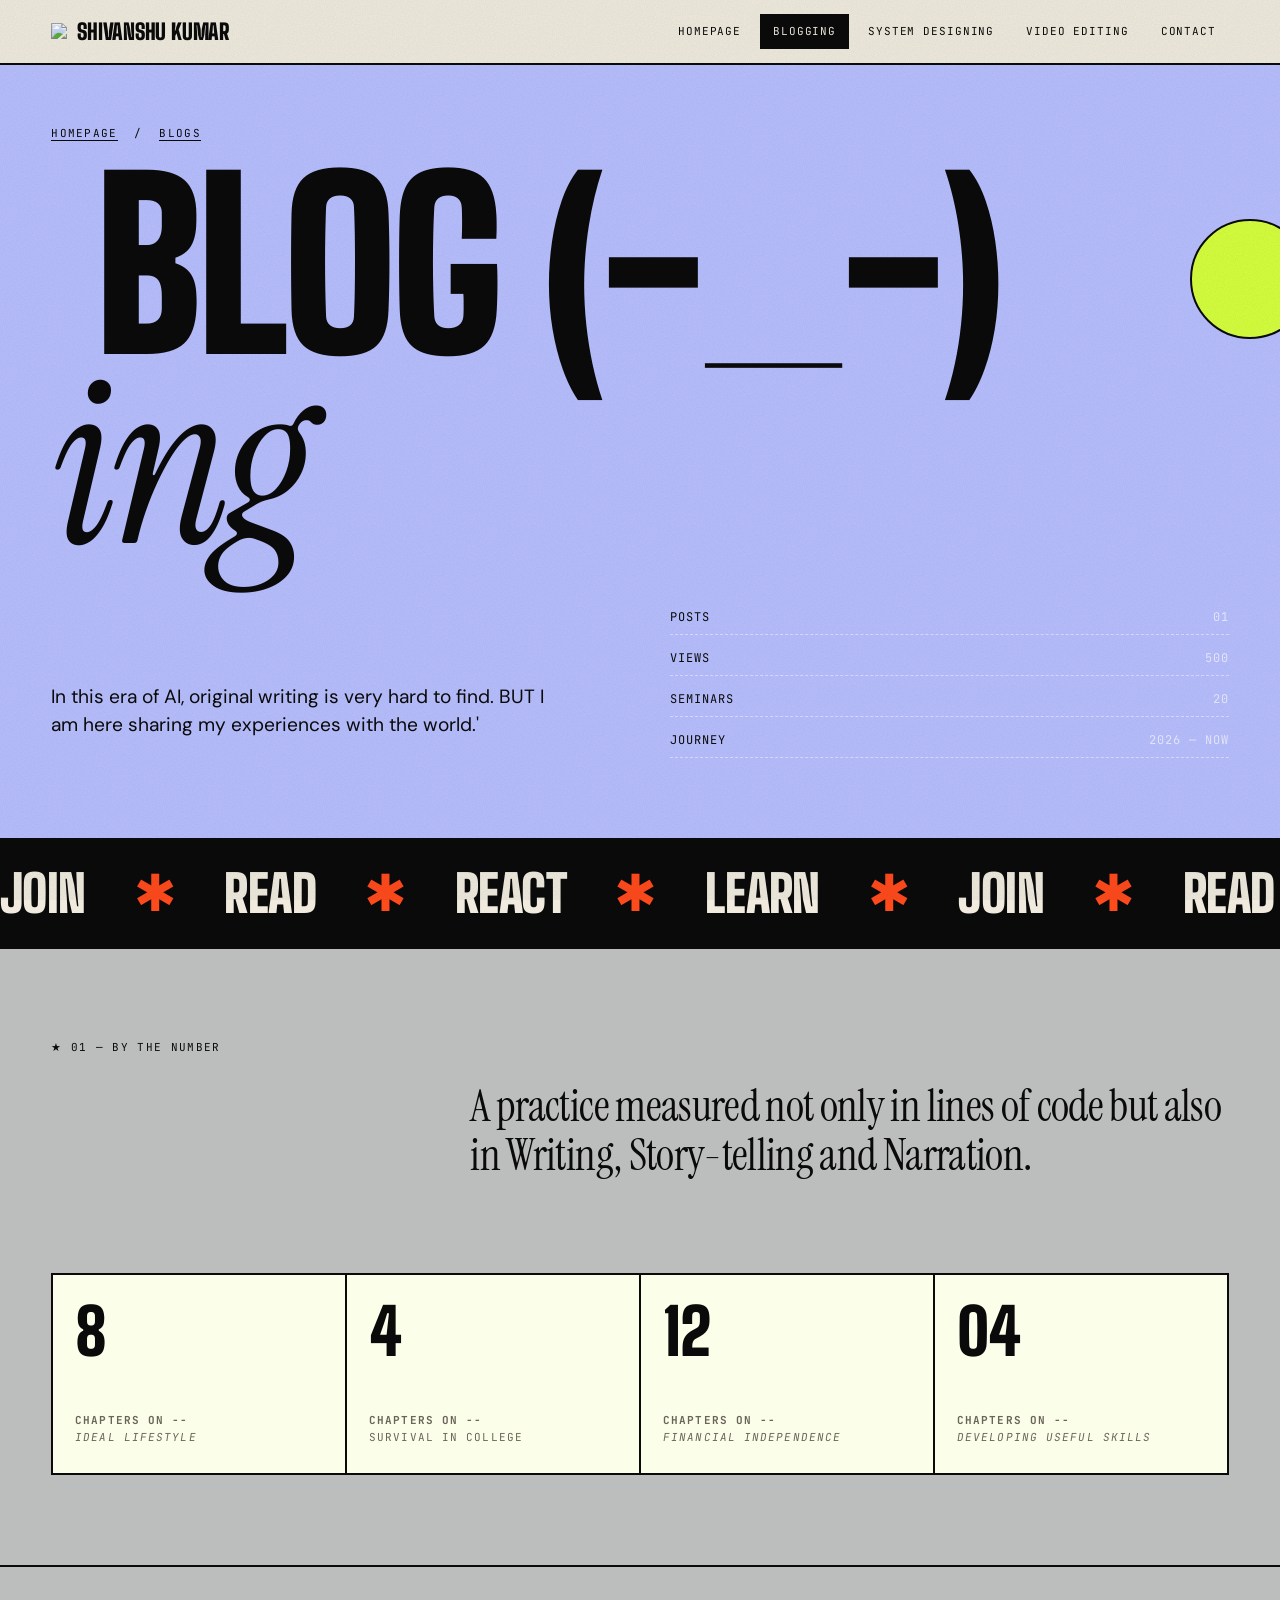
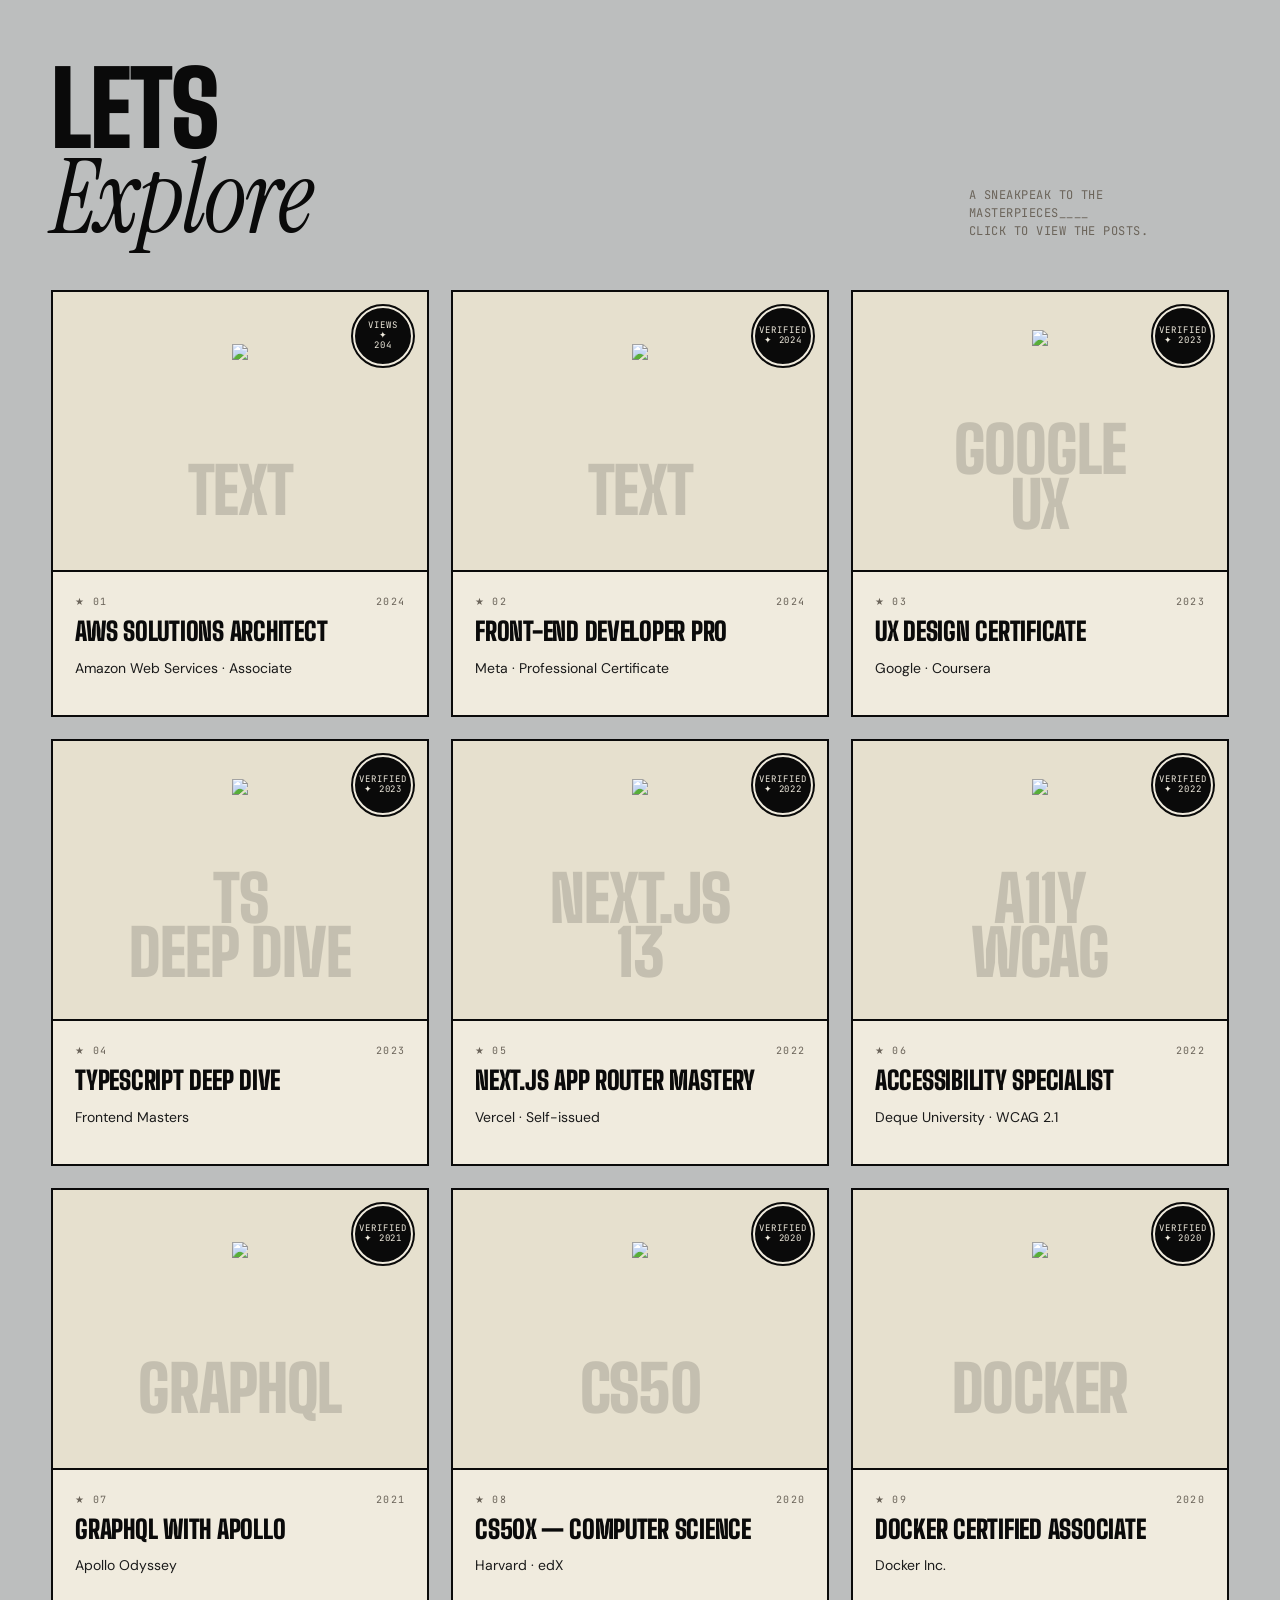
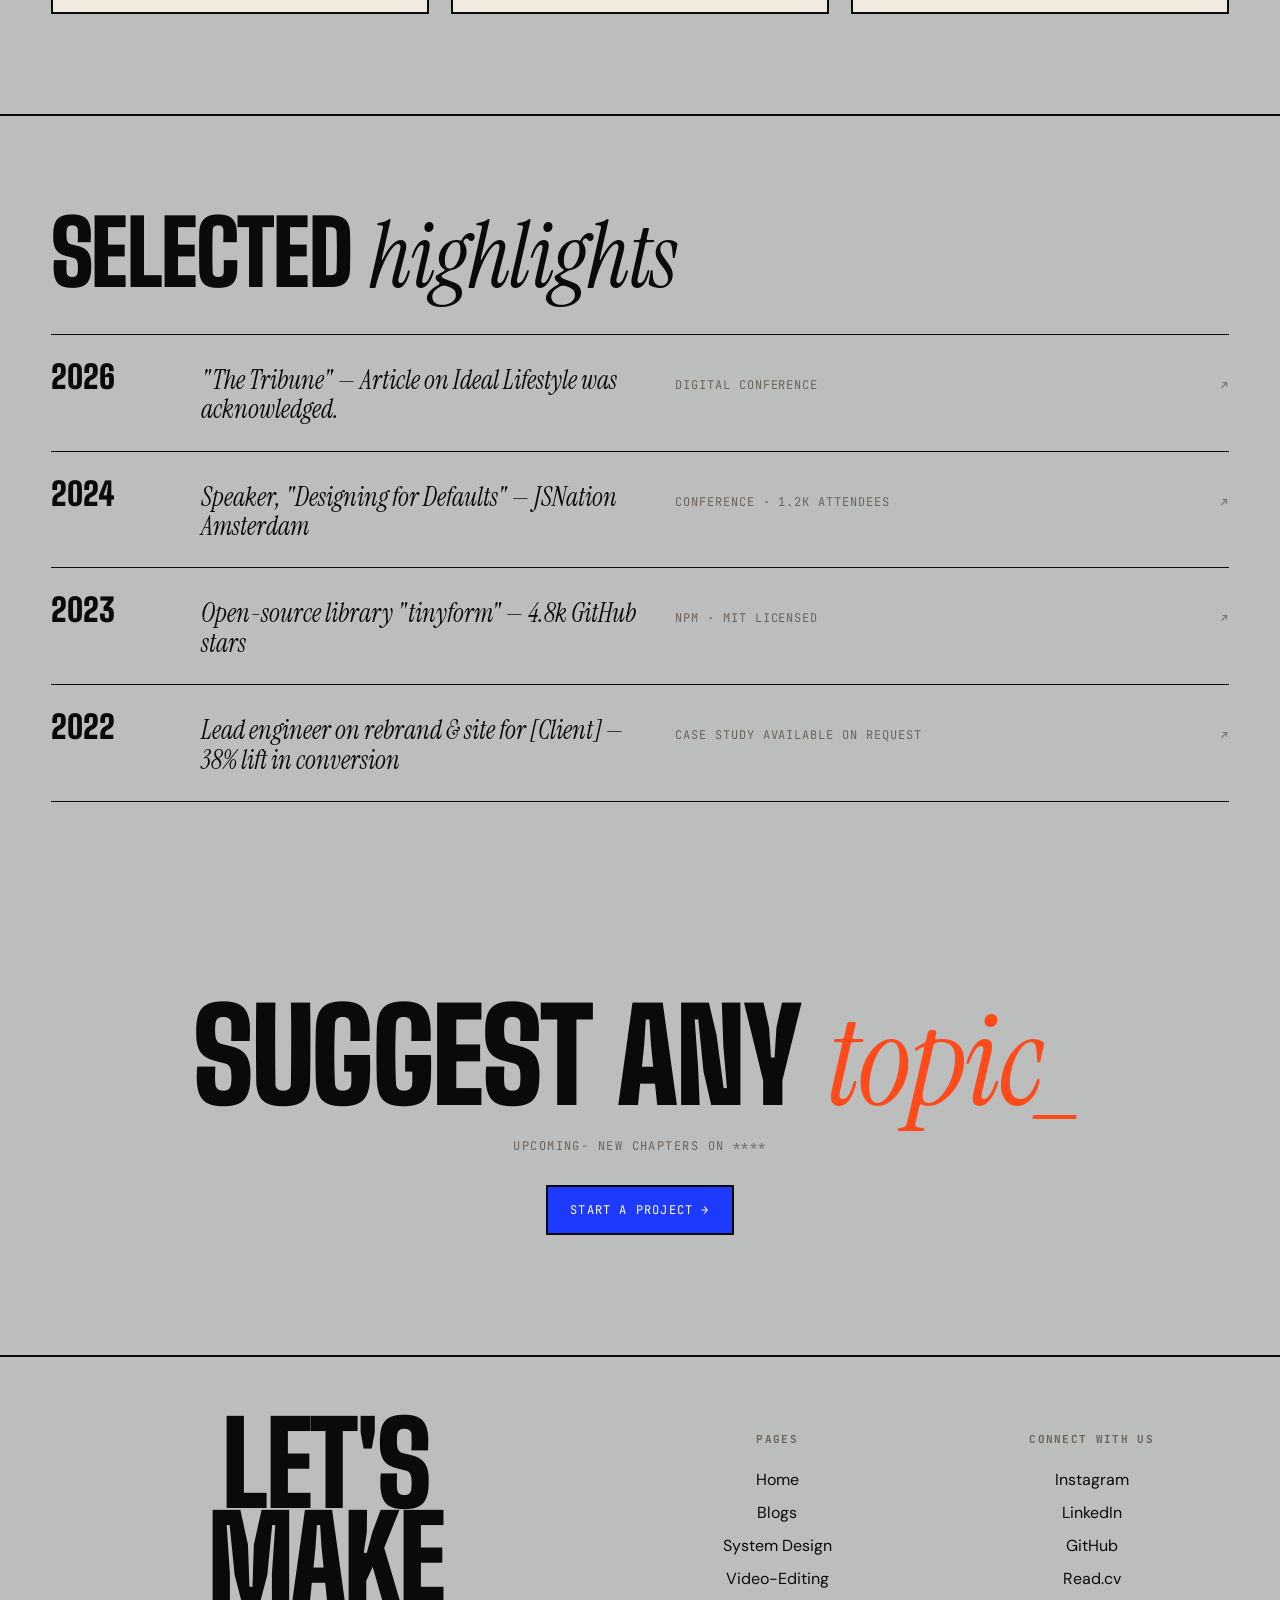
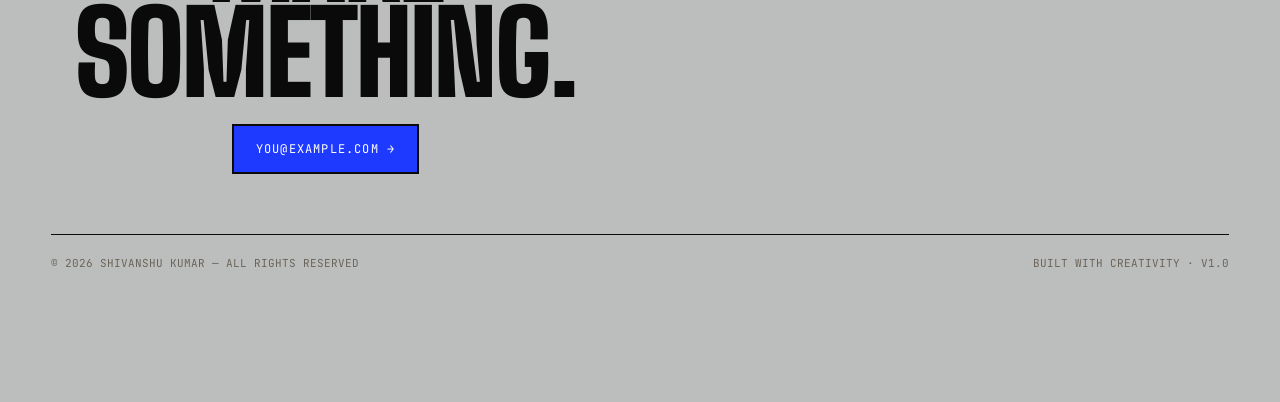
==== blogging.html @ 4924afb1 "Add files via upload" ====
<!doctype html>
<html lang="en">
<head>
<meta charset="utf-8" />
<meta name="viewport" content="width=device-width,initial-scale=1" />
<title>Blogs- Shivanshu Kumar</title>
<link rel="preconnect" href="https://fonts.googleapis.com">
<link rel="preconnect" href="https://fonts.gstatic.com" crossorigin>
<link href="https://fonts.googleapis.com/css2?family=Big+Shoulders+Display:wght@400;700;900&family=DM+Sans:wght@400;500;600;700&family=Instrument+Serif:ital@0;1&family=JetBrains+Mono:wght@400;500&display=swap" rel="stylesheet">
<link rel="stylesheet" href="styles.css" />
</head>
<body class="theme-web">

<!-- NAV -->
<nav class="nav">
  <div class="nav__inner">
    <a class="nav__brand" href="index.html"><img src="images/1 - Copy.png" class="logo"> Shivanshu Kumar</a>
    <div class="nav__actions">
    <button class="menu-btn" id="menuBtn">
        <span></span>
        <span></span>
        <span></span>
</button>
<div class="menu-overlay" id="menuOverlay">
    <div class="nav__links" id="navLinks">
      <a href="index.html" >Homepage</a>
      <a href="blogging.html" class="active">Blogging</a>
      <a href="systemdesign.html">System Designing</a>
      <a href="videoediting.html">video Editing</a>
      <a href="#contact">Contact</a>
    </div>
      </div>
       <div class="nav__links" id="navLinks">
      <a href="index.html" >Homepage</a>
      <a href="blogging.html" class="active">Blogging</a>
      <a href="systemdesign.html">System Designing</a>
      <a href="videoediting.html">video Editing</a>
      <a href="#contact">Contact</a>
    </div>
  </div>
</nav>
</div>

<!-- PAGE HERO -->
<section class="page-hero">
  <div class="wrap">
    <div class="page-hero__crumbs"><a href="index.html">Homepage</a> &nbsp;/&nbsp; <a href="blogging.html">Blogs</a></div>
    <h1 class="page-hero__title" data-split>
      Blog (-_-)<br/><span class="em">ing</span>
    </h1>
    <div class="page-hero__sub">
      <p>
       In this era of AI, original writing is very hard to find. BUT I am here sharing my experiences with the world.'
       
      </p>
      <div class="page-hero__meta">
        <ul>
          <li><span>Posts</span><span>01</span></li>
          <li><span>Views</span><span>500</span></li>
          <li><span>Seminars</span><span>20</span></li>
          <li><span>Journey</span><span>2026 — Now</span></li>
        </ul>
      </div>
    </div>
  </div>
</section>

<!-- MARQUEE -->
<div class="marquee">
  <div class="marquee__track">
    <span> Join</span><span>Read</span><span>React</span><span>Learn</span>
   <span> Join</span><span>Read</span><span>React</span><span>Learn</span>
  </div>
</div>

<!-- ACHIEVEMENTS -->
<section class="ach">
  <div class="wrap">
    <div class="ach__head">
      <div class="ach__label">★ 01 — By the number</div>
      <p class="ach__lead">
        A practice measured not only in lines of code but also in Writing, Story-telling and Narration.
      </p>
    </div>
    <div class="ach__grid">
      <div class="ach__item"><div class="n">8</div><div class="l"><b>chapters on --</b><br/><i>Ideal Lifestyle</i></div></div>
      <div class="ach__item"><div class="n">4</div><div class="l"><b>chapters on --</b><br/><i></i>Survival IN College</div></div>
      <div class="ach__item"><div class="n">12</div><div class="l"><b>chapters on --</b><br/><i>Financial Independence</i></div></div>
      <div class="ach__item"><div class="n">04</div><div class="l"><b>chapters on --</b><br/><i>developing useful skills</i></div></div>
    </div>
  </div>
</section>

<!-- CERTIFICATES -->
<section class="certs">
  <div class="wrap">
    <div class="certs__head">
      <h2 class="certs__title">Lets<br/><span class="em">Explore</span></h2>
      <div class="mono" style="color:var(--mute); max-width:260px">
      A sneakpeak to the masterpieces____<br/> click to view the posts.
      </div>
    </div>

    <div class="certs__grid">
      <a class="cert cert--blue" href="#">
        <div class="cert__art"><img src="#">
          <div class="cert__seal">Views <br/>✦<br/> 204</div>
          <div class="placeholder">text</div>
        </div>
        <div class="cert__body">
          <div class="cert__meta"><span>★ 01</span><span>2024</span></div>
          <h3 class="cert__name">AWS Solutions Architect</h3>
          <p class="cert__issuer">Amazon Web Services · Associate</p>
        </div>
      </a>

      <a class="cert cert--orange" href="#">
        <div class="cert__art"><img src="#">
          <div class="cert__seal">Verified ✦ 2024</div>
          <div class="placeholder">text</div>
        </div>
        <div class="cert__body">
          <div class="cert__meta"><span>★ 02</span><span>2024</span></div>
          <h3 class="cert__name">Front-End Developer Pro</h3>
          <p class="cert__issuer">Meta · Professional Certificate</p>
        </div>
      </a>

      <a class="cert cert--lime" href="#">
        <div class="cert__art"><img src="#">
          <div class="cert__seal">Verified ✦ 2023</div>
          <div class="placeholder">Google<br/>UX</div>
        </div>
        <div class="cert__body">
          <div class="cert__meta"><span>★ 03</span><span>2023</span></div>
          <h3 class="cert__name">UX Design Certificate</h3>
          <p class="cert__issuer">Google · Coursera</p>
        </div>
      </a>

      <a class="cert cert--ink" href="#">
        <div class="cert__art"><img src="#">
          <div class="cert__seal">Verified ✦ 2023</div>
          <div class="placeholder">TS<br/>Deep Dive</div>
        </div>
        <div class="cert__body">
          <div class="cert__meta"><span>★ 04</span><span>2023</span></div>
          <h3 class="cert__name">TypeScript Deep Dive</h3>
          <p class="cert__issuer">Frontend Masters</p>
        </div>
      </a>

      <a class="cert cert--rose" href="#">
        <div class="cert__art"><img src="#">
          <div class="cert__seal">Verified ✦ 2022</div>
          <div class="placeholder">Next.js<br/>13</div>
        </div>
        <div class="cert__body">
          <div class="cert__meta"><span>★ 05</span><span>2022</span></div>
          <h3 class="cert__name">Next.js App Router Mastery</h3>
          <p class="cert__issuer">Vercel · Self-issued</p>
        </div>
      </a>

      <a class="cert cert--blue2" href="#">
        <div class="cert__art"><img src="#">
          <div class="cert__seal">Verified ✦ 2022</div>
          <div class="placeholder">A11y<br/>WCAG</div>
        </div>
        <div class="cert__body">
          <div class="cert__meta"><span>★ 06</span><span>2022</span></div>
          <h3 class="cert__name">Accessibility Specialist</h3>
          <p class="cert__issuer">Deque University · WCAG 2.1</p>
        </div>
      </a>

      <a class="cert cert--orange2" href="#">
        <div class="cert__art"><img src="#">
          <div class="cert__seal">Verified ✦ 2021</div>
          <div class="placeholder">GraphQL</div>
        </div>
        <div class="cert__body">
          <div class="cert__meta"><span>★ 07</span><span>2021</span></div>
          <h3 class="cert__name">GraphQL with Apollo</h3>
          <p class="cert__issuer">Apollo Odyssey</p>
        </div>
      </a>

      <a class="cert cert--lime2" href="#">
        <div class="cert__art"><img src="#">
          <div class="cert__seal">Verified ✦ 2020</div>
          <div class="placeholder">CS50</div>
        </div>
        <div class="cert__body">
          <div class="cert__meta"><span>★ 08</span><span>2020</span></div>
          <h3 class="cert__name">CS50x — Computer Science</h3>
          <p class="cert__issuer">Harvard · edX</p>
        </div>
      </a>

      <a class="cert cert--ink2" href="#">
        <div class="cert__art"><img src="#">
          <div class="cert__seal">Verified ✦ 2020</div>
          <div class="placeholder">Docker</div>
        </div>
        <div class="cert__body">
          <div class="cert__meta"><span>★ 09</span><span>2020</span></div>
          <h3 class="cert__name">Docker Certified Associate</h3>
          <p class="cert__issuer">Docker Inc.</p>
        </div>
      </a>
    </div>
  </div>
</section>

<!-- HIGHLIGHTS TIMELINE -->
<section class="timeline">
  <div class="wrap">
    <h2 class="timeline__title">Selected <em>highlights</em></h2>
    <div class="tl-row">
      <div class="year">2026</div>
      <div class="what">"The Tribune" — Article on Ideal Lifestyle was acknowledged.</div>
      <div class="where">Digital Conference</div>
      <div class="ico">↗</div>
    </div>
    <div class="tl-row">
      <div class="year">2024</div>
      <div class="what">Speaker, "Designing for Defaults" — JSNation Amsterdam</div>
      <div class="where">Conference · 1.2k attendees</div>
      <div class="ico">↗</div>
    </div>
    <div class="tl-row">
      <div class="year">2023</div>
      <div class="what">Open-source library "tinyform" — 4.8k GitHub stars</div>
      <div class="where">npm · MIT licensed</div>
      <div class="ico">↗</div>
    </div>
    <div class="tl-row">
      <div class="year">2022</div>
      <div class="what">Lead engineer on rebrand & site for [Client] — 38% lift in conversion</div>
      <div class="where">Case study available on request</div>
      <div class="ico">↗</div>
    </div>
  </div>
</section>

<!-- CTA -->
<section class="cta">
  <div class="wrap">
    <h2 class="cta__big" data-split>Suggest any <em>topic_</em></h2>
    <div class="cta__sub">Upcoming- New chapters on **** </div>
    <div class="cta__btn"><a class="btn btn--blue" href="mailto:you@example.com">Start a project →</a></div>
  </div>


<!-- FOOTER -->
<footer class="foot" id="contact">
  <div class="wrap">
    <div class="foot__grid">
      <div>
        <div class="foot__big"><span>Let's</span><br/><span>make</span><br/><span>something.</span></div>
        <a class="btn btn--blue" href="mailto:you@example.com" style="margin-top:24px">you@example.com →</a>
      </div>
      <div class="foot__col">
        <h4>Pages</h4>
        <a href="index.html">Home</a>
        <a href="blogging.html">Blogs</a>
        <a href="systemdesign.html">System Design</a>
        <a href="videoediting.html">Video-Editing</a>
      </div>
      <div class="foot__col">
        <h4>Connect with Us</h4>
        <a href="#">Instagram</a>
        <a href="#">LinkedIn</a>
        <a href="#">GitHub</a>
        <a href="#">Read.cv</a>
      </div>
    </div>
    <div class="foot__base">
      <span>© 2026 Shivanshu Kumar — All rights reserved</span>
      <span>Built with Creativity · v1.0</span>
    </div>
  </div>
</footer>
</section>
<script src="app.js"></script>

</body>
</html>
---- styles.css ----
/* =========================================================
   PORTFOLIO — NEO-BRUTALIST EDITORIAL · ALIVE EDITION
   Shared design system + heavy interactivity
   ========================================================= */

/* ---------- Tokens ---------- */
:root {
  --paper:      #F0EBDE;
  --paper-2:    #E6E0CE;
  --ink:        #0A0A0A;
  --ink-soft:   #1A1A1A;
  --blue:       #1E3AFF;
   --ble:       #b8bfff;
  --orange:     #FF4A1C;
  --lime:       #D6FF3D;
  --rose:       #FFC2B4;
  --mute:       #6B645A;
   --gren:       #9ee7e1;
   --bck: #bcbebe;

  --maxw:       1320px;
  --gutter:     clamp(20px, 4vw, 56px);
  --radius:     2px;
  --shadow-hard:    6px 6px 0 var(--ink);
  --shadow-hard-lg: 12px 12px 0 var(--ink);
  --shadow-hard-xl: 18px 18px 0 var(--ink);

  --ff-display: "Big Shoulders Display", "Anton", Impact, sans-serif;
  --ff-serif:   "Instrument Serif", "Times New Roman", serif;
  --ff-body:    "DM Sans", system-ui, sans-serif;
  --ff-mono:    "JetBrains Mono", ui-monospace, monospace;

  --spring: cubic-bezier(.34, 1.56, .64, 1);
  --ease:   cubic-bezier(.2, .7, .2, 1);
}

/* ---------- Reset ---------- */
*, *::before, *::after { box-sizing: border-box; }
html, body { margin: 0; padding: 0; }
img, svg { display: block; max-width: 100%; }
a { color: inherit; text-decoration: none; }
button { font: inherit; cursor: pointer; }

html { scroll-behavior: smooth; }

body {
  background: var(--paper);
  color: var(--ink);
  font-family: var(--ff-body);
  font-size: 16px;
  line-height: 1.5;
  -webkit-font-smoothing: antialiased;
  overflow-x: hidden;
  position: relative;
}

/* paper grain overlay */
body::before {
  content: "";
  position: fixed;
  inset: 0;
  pointer-events: none;
  z-index: 999;
  opacity: .35;
  mix-blend-mode: multiply;
  background-image: url("data:image/svg+xml;utf8,<svg xmlns='http://www.w3.org/2000/svg' width='160' height='160'><filter id='n'><feTurbulence type='fractalNoise' baseFrequency='0.9' numOctaves='2' stitchTiles='stitch'/><feColorMatrix values='0 0 0 0 0  0 0 0 0 0  0 0 0 0 0  0 0 0 0.18 0'/></filter><rect width='100%25' height='100%25' filter='url(%23n)'/></svg>");
}

/* --- Custom cursor blob (desktop only) --- */
@media (hover: hover) and (pointer: fine) {
  .cursor-blob {
    position: fixed; top: 0; left: 0;
    width: 28px; height: 28px;
    border-radius: 50%;
    background: var(--orange);
    mix-blend-mode: multiply;
    pointer-events: none;
    z-index: 9998;
    transform: translate(-50%, -50%);
    transition: width .35s var(--spring), height .35s var(--spring),
                background .25s ease, opacity 0.2s ease;
    opacity: .85;
  }
  body.blob-grow .cursor-blob { width: 80px; height: 80px; background: var(--lime); opacity: 1; }
  body.blob-blue .cursor-blob { background: var(--blue); }
  body.blob-orange .cursor-blob { background: var(--orange); }
  body.blob-lime .cursor-blob { background: var(--lime); }
}

/* ---------- Typography ---------- */
.display {
  font-family: var(--ff-display);
  font-weight: 900;
  line-height: 0.82;
  letter-spacing: -0.02em;
  text-transform: uppercase;
  font-stretch: condensed;
}
.serif-italic {
  font-family: var(--ff-serif);
  font-style: italic;
  font-weight: 400;
  letter-spacing: -0.01em;
}
.mono {
  font-family: var(--ff-mono);
  font-size: 12px;
  letter-spacing: 0.04em;
  text-transform: uppercase;
}

h1, h2, h3 { margin: 0; }

/* ---------- Layout ---------- */
.wrap { max-width: var(--maxw); margin: 0 auto; padding: 0 var(--gutter); }

/* ---------- NAV ---------- */
.nav {
  position: sticky; top: 0; z-index: 50;
  background: var(--paper);
  border-bottom: 2px solid var(--ink);
}
.nav__inner {
  display: flex; align-items: center; justify-content: space-between;
  padding: 14px var(--gutter);
  max-width: var(--maxw); margin: 0 auto;
}
.nav__brand {
  font-family: var(--ff-display); font-weight: 900;
  font-size: 22px; letter-spacing: -.01em; text-transform: uppercase;
  display: flex; align-items: center; gap: 10px;
  transition: transform .3s var(--spring);
}
.nav__brand:hover { transform: translateX(-3px) rotate(-2deg); }
.nav__brand .dot {
  width: 12px; height: 12px; background: var(--orange);
  border: 2px solid var(--ink); display: inline-block;
  transition: transform .4s var(--spring), background .3s ease;
}
.nav__brand:hover .dot { transform: rotate(180deg) scale(1.4); background: var(--blue); }

.nav__links { display: flex; gap: 6px; flex-wrap: wrap; align-items: center;}
.nav__links a {
  position: relative;
  font-family: var(--ff-mono); font-size: 11px;
  text-transform: uppercase; letter-spacing: .08em;
  padding: 8px 12px; border: 1.5px solid transparent;
  transition: all .2s var(--ease);
  overflow: hidden;
}
.nav__links a::before {
  content: ""; position: absolute; inset: 0;
  background: var(--lime); transform: translateY(101%);
  transition: transform .35s var(--spring);
  z-index: -1;
}
.nav__links a:hover { border-color: var(--ink); transform: translateY(-2px); }
.nav__links a:hover::before { transform: translateY(0); }
.nav__links a.active { background: var(--ink); color: var(--paper); }
.nav__links a.active:hover { background: var(--orange); color: var(--ink); border-color: var(--ink); }

/* ---------- Marquee ---------- */
.marquee {
  border-top: 2px solid var(--ink);
  border-bottom: 2px solid var(--ink);
  background: var(--ink); color: var(--paper);
  overflow: hidden; padding: 14px 0;
  cursor: pointer;
  transition: background .4s ease, color .4s ease;
}
.marquee:hover { background: var(--orange); color: var(--ink); }
.marquee__track {
  display: flex; gap: 48px; white-space: nowrap;
  animation: scroll 10s linear infinite;
  font-family: var(--ff-display); font-weight: 900;
  font-size: clamp(28px, 4vw, 52px);
  text-transform: uppercase; letter-spacing: -.01em;
}
.marquee:hover .marquee__track { animation-play-state: paused; }
.marquee__track span { display: inline-flex; align-items: center; gap: 48px; }
.marquee__track span::after {
  content: "✱"; color: var(--orange); font-family: var(--ff-body);
  transition: color .4s ease, transform .4s var(--spring);
  display: inline-block;
}
.marquee:hover .marquee__track span::after { color: var(--blue); transform: rotate(180deg) scale(1.3); }
@keyframes scroll {
  from { transform: translateX(0); }
  to   { transform: translateX(-50%); }
}

/* ---------- Buttons / Tags ---------- */
.btn {
  position: relative;
  display: inline-flex; align-items: center; gap: 10px;
  padding: 14px 22px;
  background: var(--ink); color: var(--paper);
  font-family: var(--ff-mono); font-size: 12px;
  text-transform: uppercase; letter-spacing: .1em;
  border: 2px solid var(--ink);
  transition: transform .3s var(--spring), box-shadow .3s var(--spring), background .3s ease, color .3s ease;
  overflow: hidden;
  isolation: isolate;
}
.btn::before {
  content: ""; position: absolute; inset: 0;
  background: var(--orange); z-index: -1;
  transform: translateY(101%);
  transition: transform .4s var(--spring);
}
.btn:hover {
  transform: translate(-5px,-5px) scale(1.04);
  box-shadow: var(--shadow-hard-lg);
  color: var(--ink);
}
.btn:hover::before { transform: translateY(0); }
.btn:active { transform: translate(0,0) scale(.98); box-shadow: 2px 2px 0 var(--ink); }
.btn--inverse { background: var(--paper); color: var(--ink); }
.btn--inverse::before { background: var(--lime); }
.btn--inverse:hover { color: var(--ink); }
.btn--blue    { background: var(--blue); color: #fff; }
.btn--blue::before { background: var(--lime); }
.btn--blue:hover { color: var(--ink); }

.tag {
  display: inline-flex; align-items: center; gap: 6px;
  padding: 6px 10px; border: 1.5px solid var(--ink);
  font-family: var(--ff-mono); font-size: 10px;
  text-transform: uppercase; letter-spacing: .1em;
  background: var(--paper);
  transition: transform .25s var(--spring), background .25s ease, color .25s ease;
}
.tag:hover { transform: translateY(-3px) rotate(-2deg); background: var(--ink); color: var(--paper); }

/* ---------- Footer ---------- */
.foot {
  border-top: 2px solid var(--ink);
  margin-top: 120px; padding: 60px 0 30px;
  background: var(--bck);
}
.foot__grid {
  display: grid; gap: 40px;
  grid-template-columns: 2fr 1fr 1fr;
}
.foot__big {
  font-family: var(--ff-display); font-weight: 900;
  font-size: clamp(48px, 9vw, 140px); line-height: .82;
  text-transform: uppercase; letter-spacing: -.02em;
  cursor: default;
}
.foot__big span { display: inline-block; transition: transform .4s var(--spring), color .3s ease; }
.foot__big:hover span:nth-child(1) { transform: translateY(-8px) rotate(-3deg); color: var(--blue); }
.foot__big:hover span:nth-child(2) { transform: translateY(-12px) rotate(2deg); color: var(--orange); }
.foot__big:hover span:nth-child(3) { transform: translateY(-8px) rotate(-2deg); color: var(--ink); }
.foot__col h4 {
  font-family: var(--ff-mono); font-size: 11px;
  text-transform: uppercase; letter-spacing: .12em;
  margin-bottom: 16px; color: var(--mute);
}
.foot__col a {
  display: block; padding: 4px 0;
  border-bottom: 1px dashed transparent;
  transition: padding-left .25s var(--ease), border-color .25s ease, color .25s ease;
}
.foot__col a:hover { border-color: var(--ink); padding-left: 14px; color: var(--blue); }
.foot__col a:hover::before { content: "→ "; margin-left: -16px; }
.foot__base {
  margin-top: 60px; padding-top: 20px;
  border-top: 1px solid var(--ink);
  display: flex; justify-content: space-between; flex-wrap: wrap; gap: 12px;
  font-family: var(--ff-mono); font-size: 11px; text-transform: uppercase;
  color: var(--mute);
}
@media (max-width: 760px) {
  .foot__grid { grid-template-columns: 1fr; }
}

/* =========================================================
   HOMEPAGE
   ========================================================= */

/* Hero */
.hero {
  position: relative; padding: 60px 0 80px;
  border-bottom: 2px solid var(--ink);
  overflow: hidden;
}
.hero__meta {
  display: flex; justify-content: space-between; align-items: flex-start;
  font-family: var(--ff-mono); font-size: 11px;
  text-transform: uppercase; letter-spacing: .12em; color: var(--mute);
  margin-bottom: 30px;
}
.hero__title {
  font-family: var(--ff-display); font-weight: 900;
  font-size: clamp(72px, 17vw, 280px);
  line-height: .82; letter-spacing: -.03em;
  text-transform: uppercase;
  cursor: default;
}
/* per-char hover wobble */
.hero__title .ch {
  display: inline-block;
  transition: transform .45s var(--spring), color .35s ease;
  will-change: transform;
}
.hero__title .ch:hover {
  transform: translateY(-14px) rotate(-6deg) scale(1.15);
  color: var(--blue);
}
.hero__title .em {
  font-family: var(--ff-serif); font-style: italic;
  font-weight: 400; letter-spacing: -.02em;
  color: var(--orange);
  text-transform: none;
  display: inline-block;
  transition: transform .5s var(--spring), color .35s ease;
}
.hero__title .em:hover {
  transform: rotate(-4deg) scale(1.08);
  color: var(--blue);
}
.hero__row {
  display: grid; grid-template-columns: 1.2fr 1fr;
  gap: 60px; margin-top: 50px; align-items: end;
}
.hero__bio {
  font-size: clamp(18px, 1.4vw, 22px); line-height: 1.45;
  max-width: 540px;
}
.hero__bio b {
  background: var(--lime); padding: 0 4px; font-weight: 600;
  transition: background .3s ease, color .3s ease, padding .3s var(--spring);
  cursor: default;
}
.hero__bio b:hover { background: var(--ink); color: var(--lime); padding: 0 10px; }
.hero__cta { display: flex; gap: 12px; flex-wrap: wrap; align-items: end; justify-content: flex-end; }
.hero__sticker {
  position: absolute; top: 90px; right: 4vw;
  width: 140px; height: 140px; border-radius: 50%;
  background: var(--blue); color: #fff;
  display: grid; place-items: center;
  font-family: var(--ff-mono); font-size: 11px;
  text-transform: uppercase; letter-spacing: .1em; text-align: center;
  border: 2px solid var(--ink); box-shadow: var(--shadow-hard);
  transform: rotate(-8deg);
  animation: spin 18s linear infinite;
  transition: width .4s var(--spring), height .4s var(--spring),
              box-shadow .4s var(--spring), background .3s ease;
  cursor: pointer;
}
.hero__sticker:hover {
  width: 190px; height: 190px;
  background: var(--orange); color: var(--ink);
  box-shadow: var(--shadow-hard-xl);
  animation-duration: 3s;
}
.hero__sticker span { display: block; line-height: 1.3; }
@keyframes spin {
  to { transform: rotate(352deg); }
}
/* floating decorative shapes */
.hero::after {
  content: ""; position: absolute;
  bottom: 8%; left: -40px;
  width: 80px; height: 80px;
  background: var(--lime); border: 2px solid var(--ink);
  transform: rotate(15deg);
  animation: float 6s ease-in-out infinite;
  pointer-events: none;
}
@keyframes float {
  0%, 100% { transform: translateY(0) rotate(15deg); }
  50%      { transform: translateY(-20px) rotate(25deg); }
}
@media (max-width: 880px) {
  .hero__row { grid-template-columns: 1fr; }
  .hero__sticker { width: 100px; height: 100px; top: 60px; right: 16px; }
  .hero__sticker:hover { width: 130px; height: 130px; }
  .hero__cta { justify-content: flex-start; }
}

/* About strip */
.about {
  padding: 100px 0; border-bottom: 2px solid var(--ink);
  position: relative;
}
.about__grid {
  display: grid; grid-template-columns: 1fr 2fr; gap: 60px;
}
.about__label {
  font-family: var(--ff-mono); font-size: 11px;
  text-transform: uppercase; letter-spacing: .12em;
}
.about__copy {
  font-family: var(--ff-serif); font-size: clamp(28px, 3.4vw, 56px);
  line-height: 1.12; letter-spacing: -.015em;
}
.about__copy em {
  color: var(--blue);
  transition: color .3s ease, background .3s ease, padding .3s var(--spring);
  cursor: default;
}
.about__copy em:hover { background: var(--blue); color: var(--paper); padding: 0 8px; }
.about__stats {
  margin-top: 60px; display: grid; grid-template-columns: repeat(4, 1fr);
  gap: 0; border-top: 1px solid var(--ink); padding-top: 0;
}
.about__stat {
  padding: 30px 20px;
  border-right: 1px solid var(--ink);
  transition: background .35s ease, transform .35s var(--spring);
  cursor: default;
}
.about__stat:last-child { border-right: none; }
.about__stat:hover { background: var(--lime); transform: scale(1.06); z-index: 2; }
.about__stat .n {
  font-family: var(--ff-display); font-weight: 900;
  font-size: clamp(48px, 6vw, 96px); line-height: .9;
  transition: transform .4s var(--spring);
  display: inline-block;
}
.about__stat:hover .n { transform: translateY(-6px) scale(1.05); }
.about__stat .l {
  font-family: var(--ff-mono); font-size: 11px;
  text-transform: uppercase; letter-spacing: .12em; color: var(--mute);
}
@media (max-width: 800px) {
  .about__grid { grid-template-columns: 1fr; }
  .about__stats { grid-template-columns: repeat(2,1fr); }
  .about__stat:nth-child(2) { border-right: none; }
}

/* Skills */
.skills { padding: 100px 0 40px;}
.skills__head {
  display: flex; justify-content: space-between; align-items: end;
  margin-bottom: 50px; flex-wrap: wrap; gap: 20px;
}
.skills__title {
  font-family: var(--ff-display); font-weight: 900;
  font-size: clamp(64px, 10vw, 180px); line-height: .82;
  text-transform: uppercase; letter-spacing: -.02em;
}
.skills__title .em { font-family: var(--ff-serif); font-style: italic; font-weight: 400; text-transform: none; transition: transform .5s var(--spring); display: inline-block; }
.skills__title .em:hover { transform: rotate(-5deg) scale(1.1); }

.skills__grid {
  display: grid; gap: 20px;
  grid-template-columns: repeat(3, 1fr);
  perspective: 1000px;
}
.skill-card {
  position: relative;
  display: block; padding: 32px 28px 28px;
  border: 2px solid var(--ink); background: var(--paper);
  min-height: 460px;
  transition: transform .5s var(--spring), box-shadow .5s var(--spring), z-index 0s linear .25s;
  overflow: hidden;
  transform-origin: center;
  z-index: 1;
}
.skill-card:hover {
  transform: scale(1.08) translateY(-10px) rotate(-1deg);
  box-shadow: var(--shadow-hard-xl);
  z-index: 5;
  transition: transform .5s var(--spring), box-shadow .5s var(--spring), z-index 0s linear 0s;
}
.skills__grid:hover .skill-card:not(:hover) {
  transform: scale(.96);
  opacity: .75;
}
.skill-card:nth-child(1) { background-image: url(images/Blogging-in-Digital-Marketing.jpg); }
.skill-card:nth-child(2) { background-image: url(images/system\ design.png); }
.skill-card:nth-child(3) { background-image: url(images/video\ editing.jpg); }

/* diagonal stripes wipe on hover */
.skill-card::after {
  content: ""; position: absolute; inset: 0;
  background: repeating-linear-gradient(
    45deg,
    transparent 0 18px,
    rgba(10,10,10,.06) 18px 20px
  );
  opacity: 0;
  transition: opacity .5s ease;
  pointer-events: none;
}
.skill-card:hover::after { opacity: 1; }

.skill-card__num {
  font-family: var(--ff-mono); font-size: 11px; letter-spacing: .12em;
  text-transform: uppercase; opacity: .85;
  transition: letter-spacing .35s var(--ease);
}
.skill-card:hover .skill-card__num { letter-spacing: .3em; }
.skill-card__title {
  font-family: var(--ff-display); font-weight: 900;
  font-size: clamp(48px, 5.5vw, 84px); line-height: .85;
  text-transform: uppercase; letter-spacing: -.02em;
  margin: 18px 0 20px;
  transition: transform .45s var(--spring);
}
.skill-card:hover .skill-card__title { transform: translateY(-4px); }
.skill-card__title em {
  font-family: var(--ff-serif); font-style: italic; font-weight: 400;
  text-transform: none; letter-spacing: -.01em;
  display: inline-block;
  transition: transform .5s var(--spring);
}
.skill-card:hover .skill-card__title em { transform: rotate(-3deg) translateX(4px); }
.skill-card__desc { font-size: 15px; line-height: 1.5; max-width: 320px; }
.skill-card__arrow {
  position: absolute; bottom: 24px; right: 24px;
  width: 56px; height: 56px; border-radius: 50%;
  background: var(--ink); color: var(--paper);
  display: grid; place-items: center;
  transition: transform .45s var(--spring), background .35s ease, color .35s ease;
  font-size: 22px;
}
.skill-card:hover .skill-card__arrow {
  transform: rotate(-45deg) scale(1.3);
  background: var(--paper); color: var(--ink);
}
.skill-card__tags {
  margin-top: 22px; display: flex; flex-wrap: wrap; gap: 6px;
}
.skill-card__tags .tag {
  background: transparent; border-color: currentColor;
  color: inherit;
}
.skill-card__tags .tag:hover {
  background: currentColor;
  color: var(--ink) !important;
}
.skill-card:nth-child(1) .skill-card__tags .tag:hover { color: var(--blue) !important; }
.skill-card:nth-child(2) .skill-card__tags .tag:hover { color: var(--orange) !important; }
.skill-card:nth-child(3) .skill-card__tags .tag:hover { color: var(--lime) !important; }

@media (max-width: 920px) {
  .skills__grid { grid-template-columns: 1fr; }
  .skill-card:hover { transform: scale(1.03) translateY(-6px); }
}

/* Process strip */
.process {
  padding: 100px 0; border-top: 2px solid var(--ink);
  background: var(--paper-2);
}
.process__grid {
  display: grid; grid-template-columns: repeat(3,1fr); gap: 30px;
}
.process__item {
  border-top: 2px solid var(--ink); padding-top: 20px;
  transition: transform .4s var(--spring), padding-left .4s var(--ease);
  cursor: default;
}
.process__item:hover { transform: translateY(-6px); padding-left: 16px; }
.process__item .n {
  font-family: var(--ff-mono); font-size: 11px; letter-spacing: .12em;
  text-transform: uppercase; color: var(--mute);
  transition: color .3s ease;
}
.process__item:hover .n { color: var(--orange); }
.process__item h3 {
  font-family: var(--ff-display); font-weight: 900;
  font-size: clamp(32px, 3.6vw, 56px); line-height: .9;
  text-transform: uppercase; letter-spacing: -.02em;
  margin: 14px 0 10px;
  transition: color .3s ease;
}
.process__item:hover h3 { color: var(--blue); }
.process__item p { color: var(--ink-soft); }
@media (max-width: 800px) {
  .process__grid { grid-template-columns: 1fr; }
}

/* =========================================================
   SKILL PAGES
   ========================================================= */
.page-hero {
  padding: 60px 0 80px; border-bottom: 2px solid var(--ink);
  position: relative; overflow: hidden;
}
.page-hero__crumbs {
  font-family: var(--ff-mono); font-size: 11px; letter-spacing: .12em;
  text-transform: uppercase; color: var(--mute); margin-bottom: 30px;
}
.page-hero__crumbs a {
  color: var(--ink); border-bottom: 1px solid var(--ink);
  transition: padding .25s var(--spring), background .25s ease;
}
.page-hero__crumbs a:hover { padding: 2px 6px; background: var(--lime); }
.page-hero__title {
  font-family: var(--ff-display); font-weight: 900;
  font-size: clamp(80px, 18vw, 320px); line-height: .82;
  text-transform: uppercase; letter-spacing: -.03em;
  cursor: default;
}
.page-hero__title .ch {
  display: inline-block;
  transition: transform .5s var(--spring), color .35s ease;
}
.page-hero__title .ch:hover {
  transform: translateY(-16px) rotate(-8deg) scale(1.2);
  color: var(--orange);
}
.page-hero__title .em {
  font-family: var(--ff-serif); font-style: italic; font-weight: 400;
  text-transform: none;
  display: inline-block;
  transition: transform .5s var(--spring);
}
.page-hero__title .em:hover { transform: rotate(-3deg) scale(1.08); }
.page-hero__sub {
  display: grid; grid-template-columns: 1fr 1fr; gap: 60px;
  margin-top: 40px; align-items: end;
}
.page-hero__sub p {
  font-size: clamp(18px, 1.5vw, 22px); line-height: 1.45; max-width: 520px;
}
.page-hero__meta ul {
  list-style: none; padding: 0; margin: 0;
  display: grid; gap: 6px;
  font-family: var(--ff-mono); font-size: 12px; text-transform: uppercase;
  letter-spacing: .08em;
}
.page-hero__meta li {
  display: flex; justify-content: space-between; gap: 20px;
  border-bottom: 1px dashed var(--ink); padding: 8px 0;
  transition: padding-left .3s var(--ease), background .3s ease;
}
.page-hero__meta li:hover { padding-left: 12px; background: rgba(255,255,255,.12); }
.page-hero__meta li span:last-child { color: var(--mute); }

/* Accent strips per page */
.theme-web    .page-hero { background: var(--ble); color: var(--ink); }
.theme-web    .page-hero__crumbs, .theme-web .page-hero__crumbs a { color: var(--ink); }
.theme-web    .page-hero__crumbs a { border-color: var(--ink); }
.theme-web    .page-hero__crumbs a:hover { color: var(--ink); }
.theme-web    .page-hero__sub .page-hero__meta li { border-color: rgba(255,255,255,.5); }
.theme-web    .page-hero__sub .page-hero__meta li span:last-child { color: rgba(255,255,255,.7); }
.theme-web    .page-hero__title .ch:hover { color: var(--lime); }

.theme-design .page-hero { background: var(--rose); color: var(--ink); }
.theme-design .page-hero__title .ch:hover { color: var(--blue); }
.theme-photo  .page-hero { background: var(--gren); color: var(--ink); }
.theme-photo  .page-hero__title .ch:hover { color: var(--orange); }

/* themed floating shape */
.page-hero::before {
  content: ""; position: absolute;
  width: 120px; height: 120px;
  border: 2px solid var(--ink);
  top: 20%; right: -30px;
  border-radius: 50%;
  animation: float 7s ease-in-out infinite;
  pointer-events: none;
}
.theme-web .page-hero::before { background: var(--lime); border-color: var(--ink); }
.theme-design .page-hero::before { background: var(--blue); border-color: var(--ink); border-radius: 0; transform: rotate(15deg); }
.theme-photo .page-hero::before { background: var(--orange); border-color: var(--ink); }

@media (max-width: 800px) {
  .page-hero__sub { grid-template-columns: 1fr; }
}

/* Achievements */
.ach { padding: 90px 0; border-bottom: 2px solid var(--ink); background: var(--bck); }
.ach__head {
  display: grid; grid-template-columns: 1fr 2fr; gap: 40px; margin-bottom: 50px;
}
.ach__label { font-family: var(--ff-mono); font-size: 11px; letter-spacing: .12em; text-transform: uppercase; }
.ach__lead {
  font-family: var(--ff-serif); font-size: clamp(28px, 3.4vw, 52px);
  line-height: 1.12; letter-spacing: -.015em;
}
.ach__grid {
  display: grid; gap: 0;
  grid-template-columns: repeat(4, 1fr);
  border-top: 2px solid var(--ink);
  border-left: 2px solid var(--ink);
}
.ach__item {
  border-right: 2px solid var(--ink);
  border-bottom: 2px solid var(--ink);
  padding: 28px 22px; min-height: 200px;
  display: flex; flex-direction: column; justify-content: space-between;
  background: #fbffe9;
  transition: background .35s ease, transform .45s var(--spring), z-index 0s linear .2s;
  position: relative; z-index: 1;
  cursor: default;
}
.ach__item:hover {
  background: var(--lime);
  transform: scale(1.12);
  z-index: 5;
  box-shadow: var(--shadow-hard-lg);
  transition: background .35s ease, transform .45s var(--spring), z-index 0s linear 0s, box-shadow .35s ease;
}
.ach__item .n {
  font-family: var(--ff-display); font-weight: 900;
  font-size: clamp(48px, 5vw, 80px); line-height: .9; letter-spacing: -.02em;
  transition: transform .45s var(--spring), color .35s ease;
  display: inline-block;
}
.ach__item:hover .n { transform: translateY(-6px) scale(1.08); color: var(--blue); }
.ach__item .l {
  font-family: var(--ff-mono); font-size: 11px; letter-spacing: .1em;
  text-transform: uppercase; color: var(--mute);
}
@media (max-width: 900px) {
  .ach__head { grid-template-columns: 1fr; }
  .ach__grid { grid-template-columns: repeat(2,1fr); }
  .ach__item:hover { transform: scale(1.04); }
}

/* Certificates */
.certs { padding: 100px 0; background: var(--bck);}
.certs__head {
  display: flex; justify-content: space-between; align-items: end;
  margin-bottom: 50px; flex-wrap: wrap; gap: 20px;
}
.certs__title {
  font-family: var(--ff-display); font-weight: 900;
  font-size: clamp(56px, 8vw, 140px); line-height: .82;
  text-transform: uppercase; letter-spacing: -.02em;
}
.certs__title .em { font-family: var(--ff-serif); font-style: italic; font-weight: 400; text-transform: none; display: inline-block; transition: transform .5s var(--spring); }
.certs__title .em:hover { transform: rotate(-4deg) scale(1.08); }

.certs__grid {
  display: grid; gap: 22px;
  grid-template-columns: repeat(3, 1fr);
}
.cert {
  position: relative;
  border: 2px solid var(--ink);
  background: var(--paper);
  padding: 0; overflow: hidden;
  transition: transform .5s var(--spring), box-shadow .5s var(--spring), z-index 0s linear .25s;
  z-index: 1;
}
.cert:hover {
  transform: scale(1.07) translate(-6px,-6px) rotate(-1.5deg);
  box-shadow: var(--shadow-hard-xl);
  z-index: 5;
  transition: transform .5s var(--spring), box-shadow .5s var(--spring), z-index 0s linear 0s;
}
.cert:nth-child(even):hover { transform: scale(1.07) translate(-6px,-6px) rotate(1.5deg); }

.cert__art {
  aspect-ratio: 4 / 3;
  background: var(--paper-2);
  border-bottom: 2px solid var(--ink);
  position: relative;
  display: grid; place-items: center;
  overflow: hidden;
  transition: transform .5s var(--spring);
}
.cert:hover .cert__art { transform: scale(1.04); }
.cert__seal {
  position: absolute; top: 14px; right: 14px;
  width: 60px; height: 60px; border-radius: 50%;
  background: var(--ink); color: var(--paper);
  display: grid; place-items: center;
  font-family: var(--ff-mono); font-size: 9px; letter-spacing: .1em;
  text-transform: uppercase; text-align: center; line-height: 1.1;
  border: 2px solid var(--paper);
  outline: 2px solid var(--ink);
  transition: transform .6s var(--spring), background .35s ease;
  z-index: 3;
}
.cert:hover .cert__seal {
  transform: rotate(-25deg) scale(1.25);
  background: var(--orange); color: var(--ink);
}
.cert__art .placeholder {
  font-family: var(--ff-display); font-weight: 900;
  font-size: clamp(40px, 5vw, 64px); color: var(--ink); opacity: .15;
  text-transform: uppercase; letter-spacing: -.02em;
  text-align: center; line-height: .85;
  transition: opacity .4s ease, transform .5s var(--spring);
}
.cert:hover .cert__art .placeholder { opacity: .45; transform: scale(1.08); }
.cert__body { padding: 22px; transition: background .35s ease; }
.cert:hover .cert__body { background: #60fd05; }
.cert__meta {
  font-family: var(--ff-mono); font-size: 10px; letter-spacing: .12em;
  text-transform: uppercase; color: var(--mute); margin-bottom: 10px;
  display: flex; justify-content: space-between;
}
.cert__name {
  font-family: var(--ff-display); font-weight: 900;
  font-size: clamp(22px, 2vw, 30px); line-height: .95;
  text-transform: uppercase; letter-spacing: -.01em;
  margin-bottom: 8px;
}
.cert__issuer { font-size: 14px; color: var(--ink-soft); }


@media (max-width: 900px) {
  .certs__grid { grid-template-columns: repeat(2,1fr); }
  .cert:hover { transform: scale(1.04) translate(-3px,-3px); }
}
@media (max-width: 560px) {
  .certs__grid { grid-template-columns: 1fr; }
}

/* Highlights timeline */
.timeline { padding: 100px 0; border-top: 2px solid var(--ink); background: var(--bck); }
.timeline__title {
  font-family: var(--ff-display); font-weight: 900;
  font-size: clamp(48px, 7vw, 120px); line-height: .82;
  text-transform: uppercase; letter-spacing: -.02em;
  margin-bottom: 40px;
}
.timeline__title em { font-family: var(--ff-serif); font-style: italic; font-weight: 400; text-transform: none; display: inline-block; transition: transform .5s var(--spring); }
.timeline__title em:hover { transform: rotate(-4deg) scale(1.08); }

.tl-row {
  display: grid; grid-template-columns: 120px 1fr 1fr 80px;
  gap: 30px; padding: 26px 0;
  border-top: 1px solid var(--ink);
  align-items: baseline;
  transition: padding 0.4s var(--ease), background .35s ease;
  cursor: pointer;
  position: relative;
}
.tl-row::before {
  content: ""; position: absolute; left: 0; top: 0; bottom: 0;
  width: 0; background: var(--orange);
  transition: width .4s var(--spring);
}
.tl-row:hover {
  padding-left: 30px; padding-right: 20px;
  background: var(--paper);
}
.tl-row:hover::before { width: 8px; }
.tl-row:last-child { border-bottom: 1px solid var(--ink); }
.tl-row .year {
  font-family: var(--ff-display); font-weight: 900;
  font-size: 32px; line-height: 1;
  transition: transform .4s var(--spring), color .3s ease;
  display: inline-block;
}
.tl-row:hover .year { transform: scale(1.4); color: var(--blue); }
.tl-row .what {
  font-family: var(--ff-serif); font-size: clamp(20px, 2vw, 28px);
  font-style: italic; line-height: 1.15;
  transition: transform .4s var(--ease);
}
.tl-row:hover .what { transform: translateX(10px); }
.tl-row .where {
  font-family: var(--ff-mono); font-size: 12px; letter-spacing: .08em;
  text-transform: uppercase; color: var(--mute);
}
.tl-row .ico {
  font-family: var(--ff-mono); font-size: 11px; text-align: right;
  color: var(--mute); letter-spacing: .1em; text-transform: uppercase;
  transition: transform .4s var(--spring), color .3s ease;
  display: inline-block;
}
.tl-row:hover .ico { transform: translate(8px,-8px) scale(1.6); color: var(--orange); }
@media (max-width: 800px) {
  .tl-row { grid-template-columns: 70px 1fr; }
  .tl-row .where, .tl-row .ico { grid-column: 2; }
}

/* CTA */
.cta {
  padding: 100px 0; text-align: center; background: var(--bck);
}
.cta__big {
  font-family: var(--ff-display); font-weight: 900;
  font-size: clamp(56px, 10vw, 180px); line-height: .85;
  text-transform: uppercase; letter-spacing: -.02em;
  cursor: default;
}
.cta__big .ch {
  display: inline-block;
  transition: transform .5s var(--spring), color .35s ease;
}
.cta__big .ch:hover {
  transform: translateY(-18px) rotate(-8deg) scale(1.2);
  color: var(--orange);
}
.cta__big em { font-family: var(--ff-serif); font-style: italic; font-weight: 400; text-transform: none; color: var(--orange); display: inline-block; transition: transform .5s var(--spring); }
.cta__big em:hover { transform: rotate(-4deg) scale(1.12); }
.cta__sub { font-family: var(--ff-mono); font-size: 12px; letter-spacing: .12em; text-transform: uppercase; color: var(--mute); margin-top: 20px; }
.cta__btn { margin-top: 30px; }

/* Reveal animation */
.reveal {
  opacity: 0; transform: translateY(28px);
  transition: opacity .8s var(--ease), transform .8s var(--spring);
}
.reveal.visible { opacity: 1; transform: none; }

/* respect reduced motion */
@media (prefers-reduced-motion: reduce) {
  *, *::before, *::after {
    animation-duration: .01ms !important;
    animation-iteration-count: 1 !important;
    transition-duration: .01ms !important;
  }
}




























/*---------------------------
Hamburger Menu
------------------------------*/
.menu-btn{ display: none;
           width: 58px;
           height: 58px;
          border: 2px solid var(--ink);
        background: var(--blue);
        justify-content: center;
      align-items: center;
    flex-direction: column;
  gap:7px;
cursor:pointer;
transition: .35s;
z-index: 1001;
}
.menu-btn span{
  width: 28px;
  height: 3px;
  background: var(--ink);
  border-radius: 10px;
  transition: .35s;

}

/*------------------------
X-animation
--------------------------*/
.menu-btn.active span:nth-child(1){
  transform: 
  translateY(10px)
  rotate(45deg);
}
.menu-btn.active span:nth-child(2){
 opacity: 0;
}
.menu-btn.active span:nth-child(3){
  transform: translateY(-10px)
  rotate(-45deg);
}

/*------------------
Hover
-----------------------*/
.menu-btn:hover{
  background: var(--orange);
}
/*----------------------
Mobile
------------------------*/
.menu-overlay{
  position: fixed;
  inset: 0;
  background: rgba(0,0,0,.45);
  backdrop-filter: blur(6px);
  opacity: 0;
  visibility:hidden;
  transition: .35;
  z-index: 1000;
}
.menu-overlay.active{
opacity: 1;
visibility:visible;
}




@media(max-width:768px){
.menu-btn{
  display: flex;
  z-index: 1001;
}
.nav__actions{
  position: relative;
}
.nav__links{
  position: fixed;
  top: 0;
  right: 0;
  width: min(320px, 85vw);
  height: 100vh;
  background: var(--paper);
  display: flex;
  flex-wrap: nowrap;
  flex-direction: column;
  justify-content: center;
  align-items: flex-start;
  flex-wrap: nowrap;
  gap: 35px;
  padding: 40px;
  transform: translateX(100%);
  transition: 
  transform .45s ease ;
  z-index: 9999;
}
.nav__links a{
  font-size: 1.3rem;
  font-weight: 700;
  position: relative;
  transition: opacity .35s ease,
  visibility .35s ease ;
}
.nav__links a:hover{
  transform: translateX(1.5px);
  color: var(--orange);
}
.nav__links a::before{
  content: "";
  position: absolute;
  left: -18px;
  top: 50%;
  width: 8px;
  height: 8px;
  border-radius: 50%;
  background: var(--orange);
  transform: translateY(-50%)
   scale(0);
   transition: .3s;
}
.nav__links a:hover::before{
  transform: translateY(-50%) scale(1);
}
.nav__links.active{
  transform: translateX(0); 
}
}




body.menu-open{
  overflow: hidden;
}
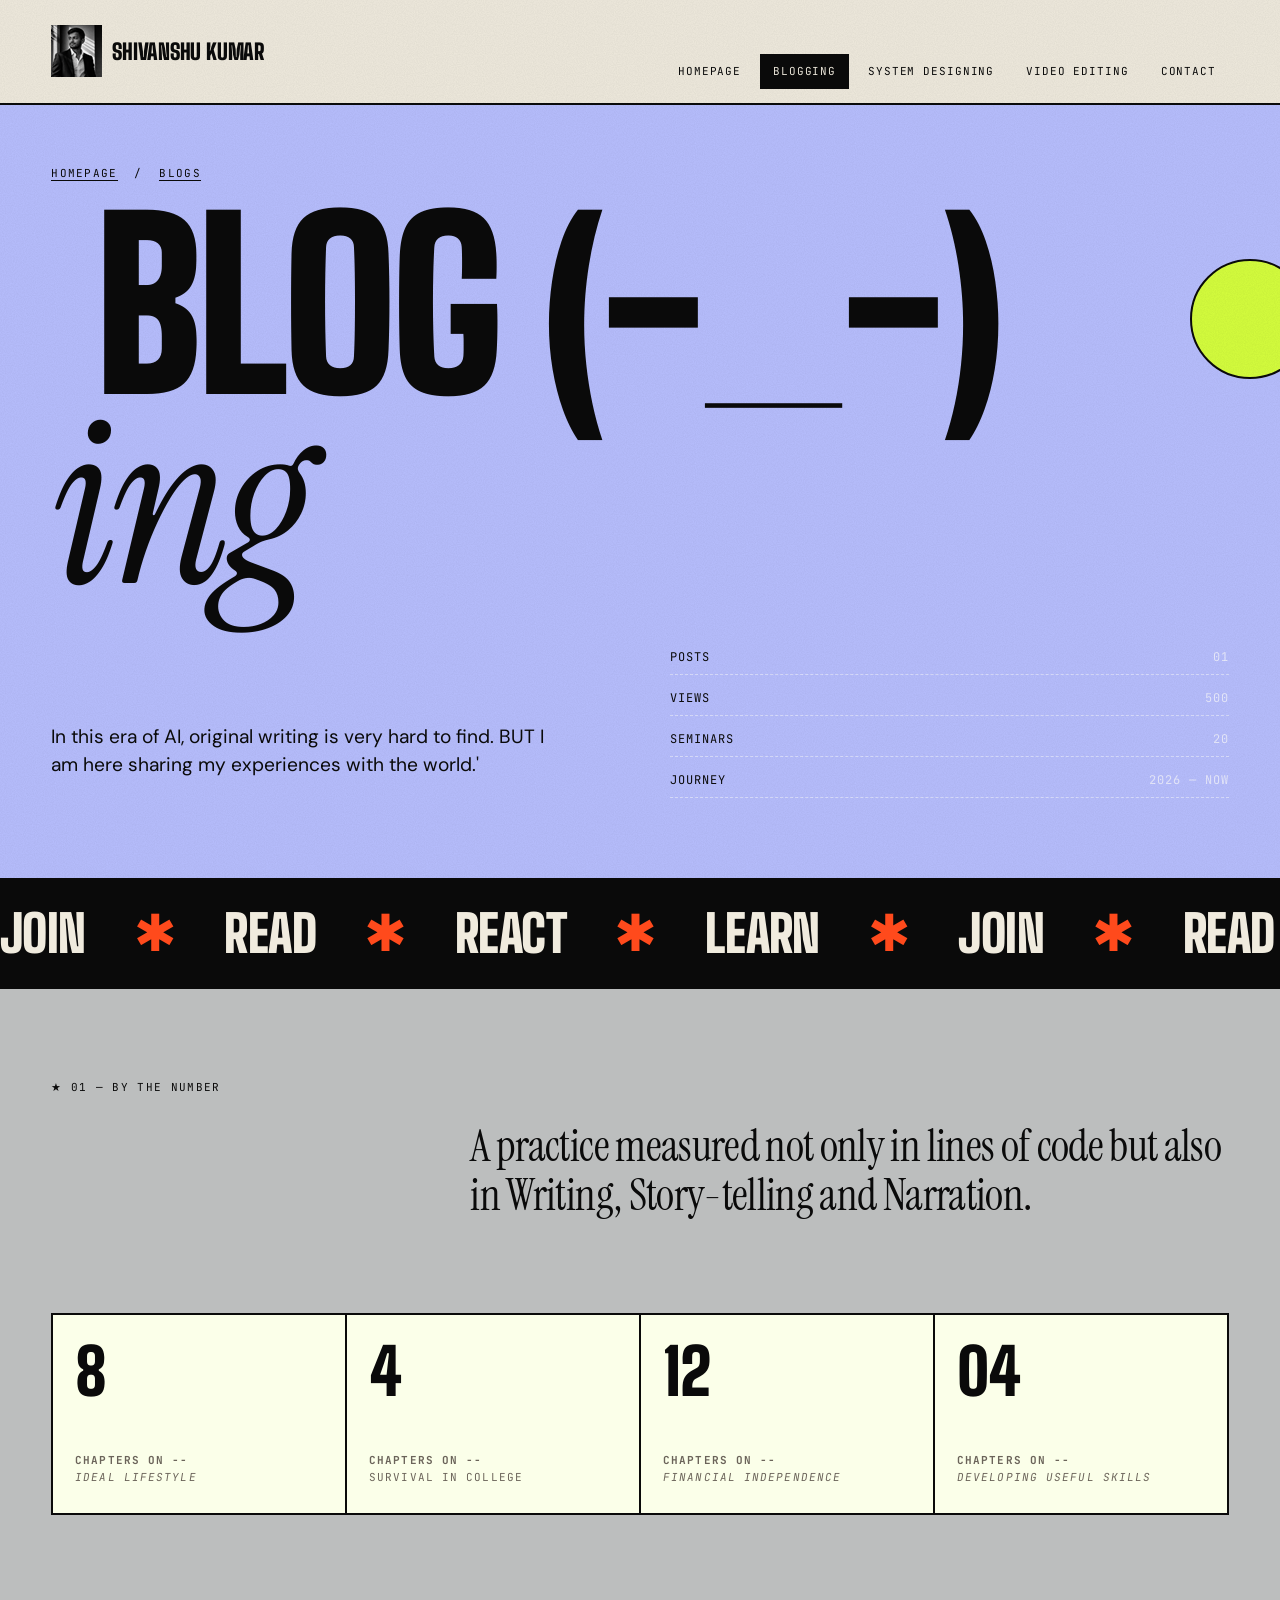
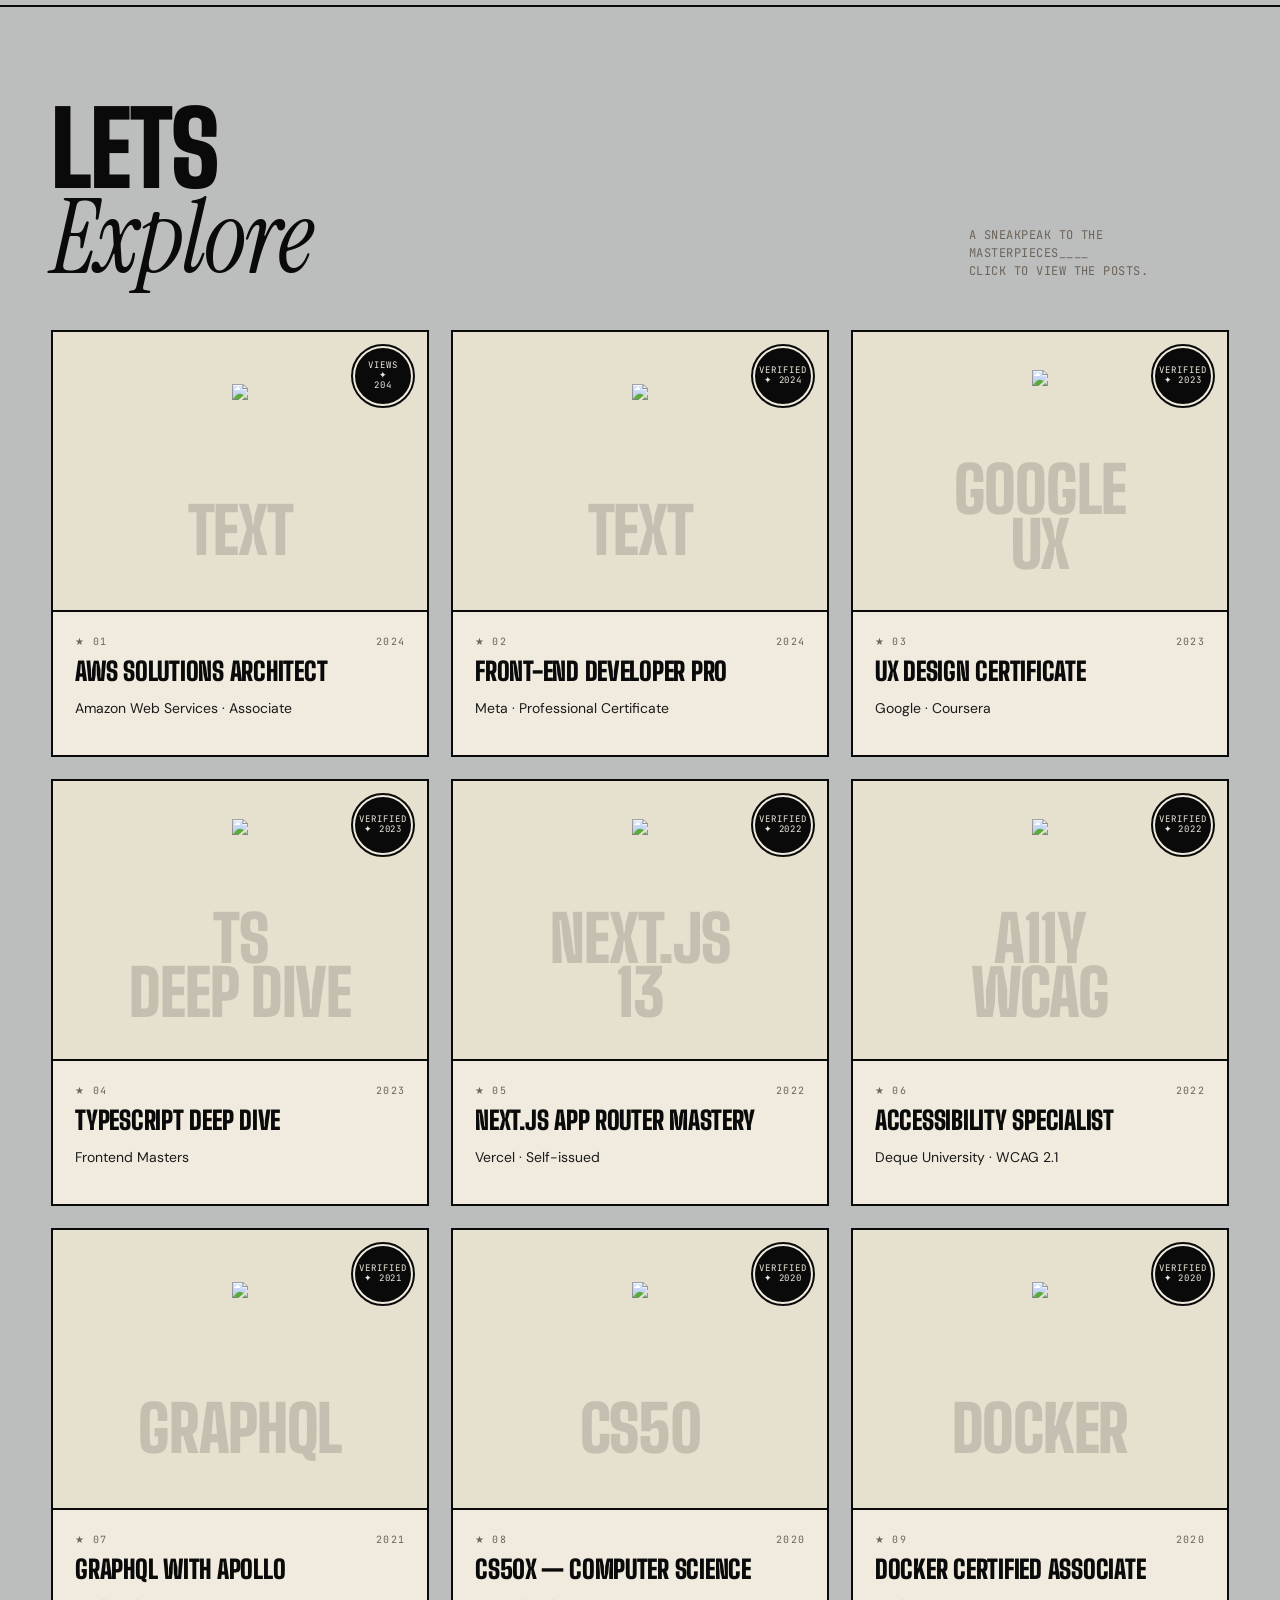
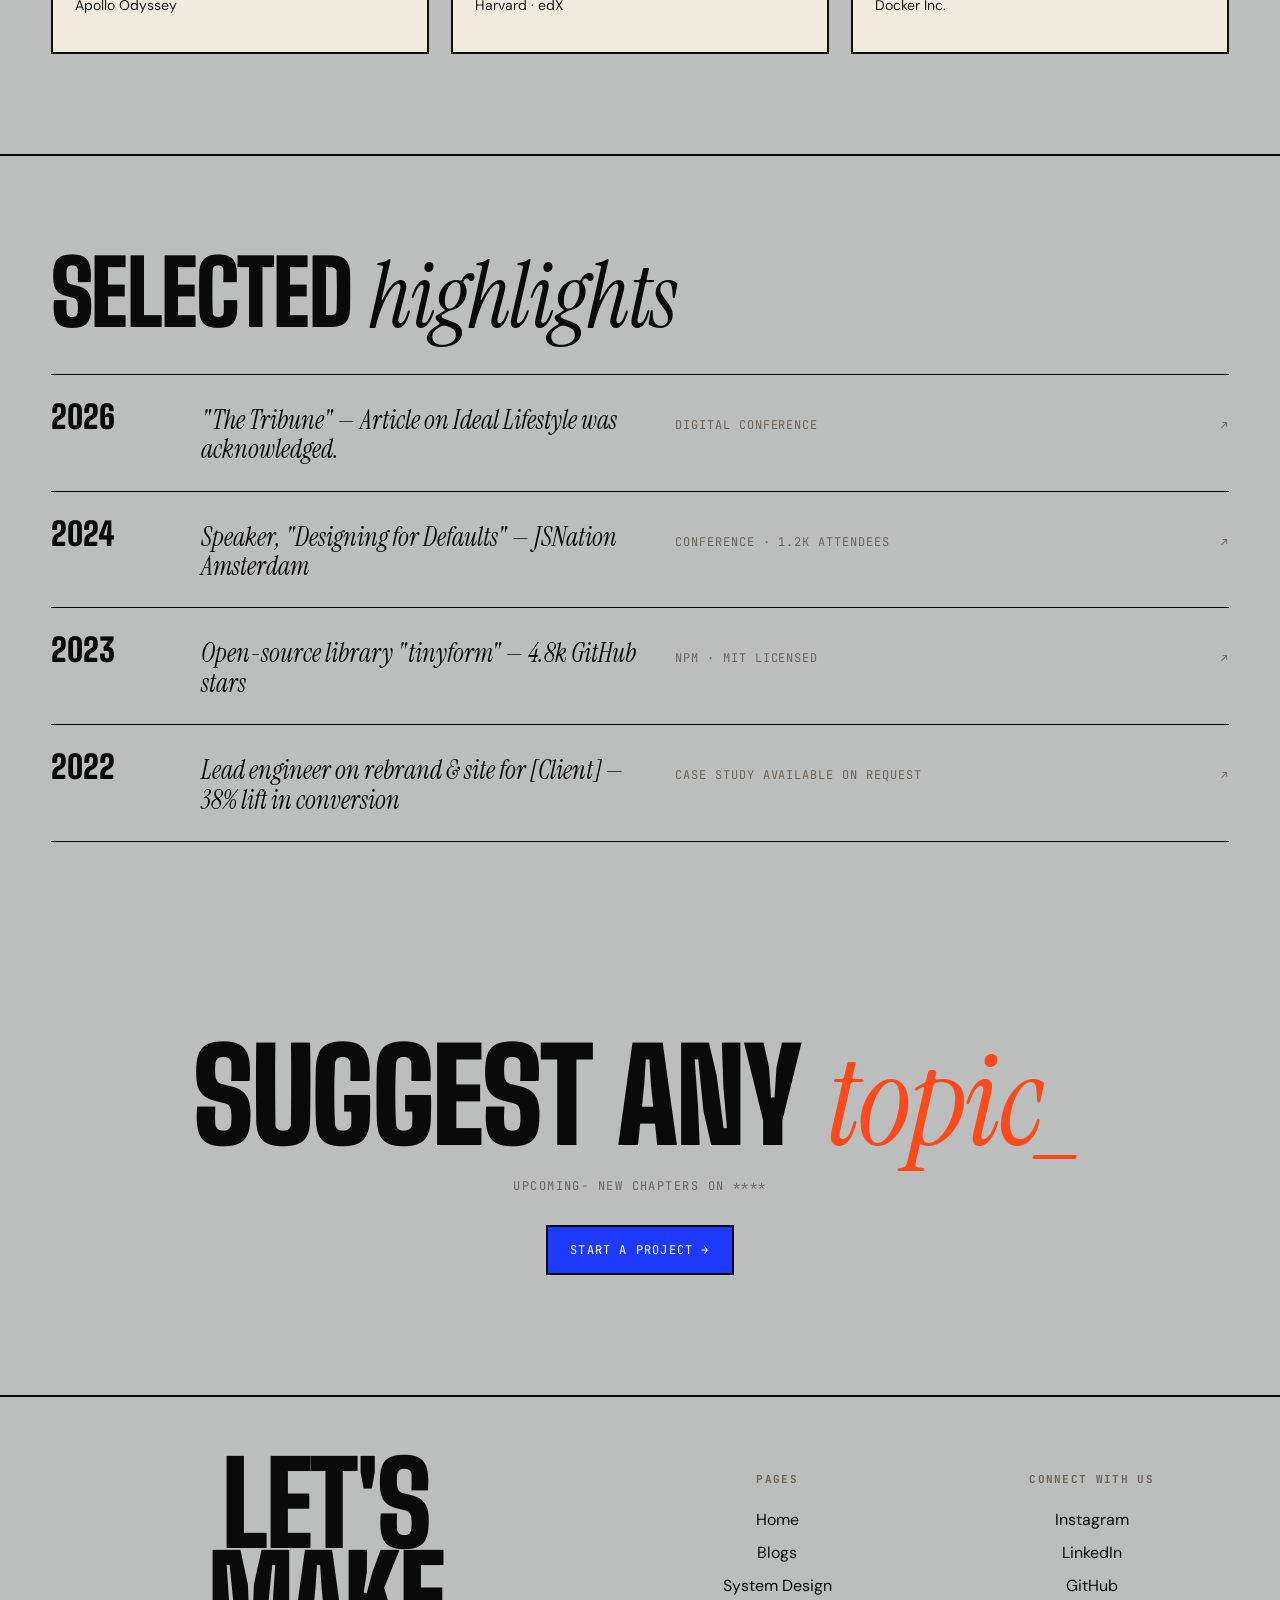
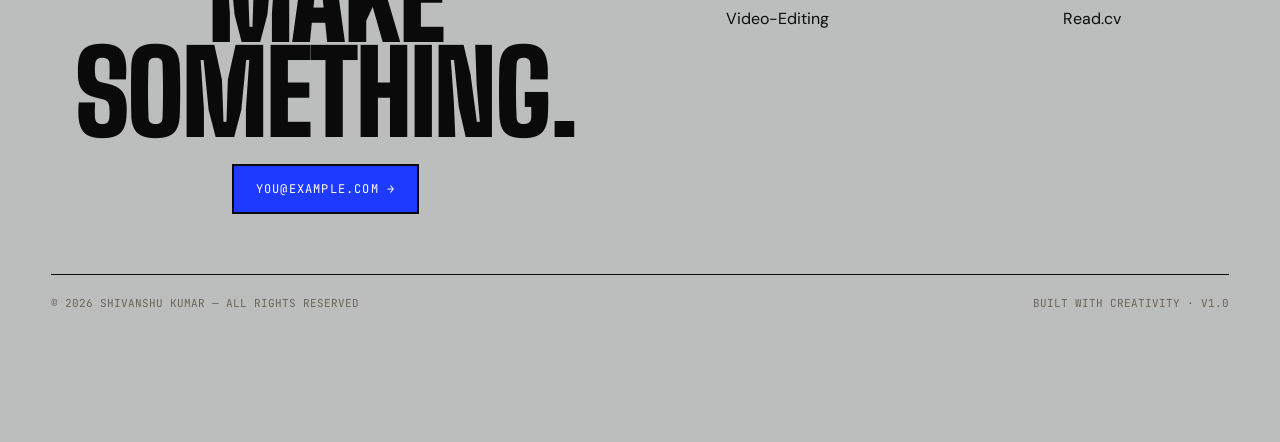
==== commit 9fc8927a: "Add files via upload" ====
--- a/blogging.html
+++ b/blogging.html
@@ -283,6 +283,27 @@
   </div>
 </footer>
 </section>
+
+
+
+<!---back to top button-->
+
+<button id="backtotop" class="back-to-top" aria-label="Back to Top">
+<svg width="22" height="22" viewbox="0 0 24 24" fill="none">
+<path d="M12 19V5M12 5L5 12M12 5L19 12"
+      stroke="white"
+      stroke-width="2.5"
+      stroke-linecap="round"
+      stroke-linejoin="round"   />
+
+</svg>
+<span class="tooltip">
+  Back To Top
+</span>
+</button>
+
+
+
 <script src="app.js"></script>
 
 </body>
--- a/styles.css
+++ b/styles.css
@@ -52,7 +52,24 @@
   -webkit-font-smoothing: antialiased;
   overflow-x: hidden;
   position: relative;
-}
+  opacity: 0;
+  animation: pageFadeIn .8s ease forwards;
+  transition: opacity .8s ease;
+}
+body.page-leave{
+  opacity: 0;
+}
+
+
+@keyframes pageFadeIn{
+  from{
+    opacity: 0;
+  }
+  to{
+    opacity: 1;
+  }
+}
+
 
 /* paper grain overlay */
 body::before {
@@ -916,31 +933,15 @@
 
 
 
-
-
-
-
-
-
-
-
-
-
-
-
-
-
-
-
-
 /*---------------------------
 Hamburger Menu
 ------------------------------*/
-.menu-btn{ display: none;
-           width: 58px;
-           height: 58px;
-          border: 2px solid var(--ink);
-        background: var(--blue);
+.menu-btn{ display: block;
+           width: 40px;
+           height: 40px;
+          border: none;
+          padding: 0;
+        background: transparent;
         justify-content: center;
       align-items: center;
     flex-direction: column;
@@ -978,7 +979,7 @@
 Hover
 -----------------------*/
 .menu-btn:hover{
-  background: var(--orange);
+  transform: scale(1.1);
 }
 /*----------------------
 Mobile
@@ -1037,8 +1038,9 @@
   visibility .35s ease ;
 }
 .nav__links a:hover{
-  transform: translateX(1.5px);
+  transform: scale(1.1);
   color: var(--orange);
+  background-color: var(--lime);
 }
 .nav__links a::before{
   content: "";
@@ -1066,4 +1068,99 @@
 
 body.menu-open{
   overflow: hidden;
-}+}
+
+
+
+
+
+
+
+
+/*Back to top button*/
+
+
+.back-to-top{
+  position: fixed;
+  bottom: 30px;
+  right: 30px;
+  width: 55px;
+  height: 55px;
+  border: none;
+  border-radius: 50%;
+  background: var(--ink);
+  color: white;
+  font-size: 26px;
+  cursor: pointer;
+  display: flex;
+  align-items: center;
+  justify-content: center;
+  box-shadow: 0 8px 25px rgba(0,0,0,.25);
+  opacity: 0;
+  visibility: hidden;
+  transform: translateY(20px);
+  transition: opacity .35s ease,
+              transform .35s ease,
+              visibility .35s ease;
+              z-index: 999999;
+}
+
+.back-to-top.show{
+  opacity: 1;
+  visibility: visible;
+  transform: translateY(0)
+             rotate(45deg);
+}
+
+
+.back-to-top:hover{
+  transform: translateY(-5px)
+             scale(1.2);
+  box-shadow: 0 12px 30px rgba(0,0,0,.35);
+  background: var(--orange);
+}
+
+
+
+
+/*------------Tooltip------------*/
+
+
+.tooltip{
+  position: absolute;
+  right: 70px;
+  top: 20%;
+  background: var(--ink-soft);
+  color: white;
+  padding: 8px 14px;
+  border-radius: 8px;
+  font-size: 14px;
+  white-space: nowrap;
+  opacity: 0;
+  visibility: hidden;
+  transition: .3s ease;
+  pointer-events: none;
+  z-index: 99999999;
+}
+
+
+.tooltip::after{
+  content: "";
+  position: absolute;
+  top: 50%;
+  right: -6px;
+  transform: translateY(-50%);
+  border-width: 6px;
+  border-style: solid;
+  border-color: transparent transparent transparent var(--orange);
+}
+
+.back-to-top:hover .tooltip{
+  opacity: 1;
+  visibility: visible;
+}
+
+
+
+
+
